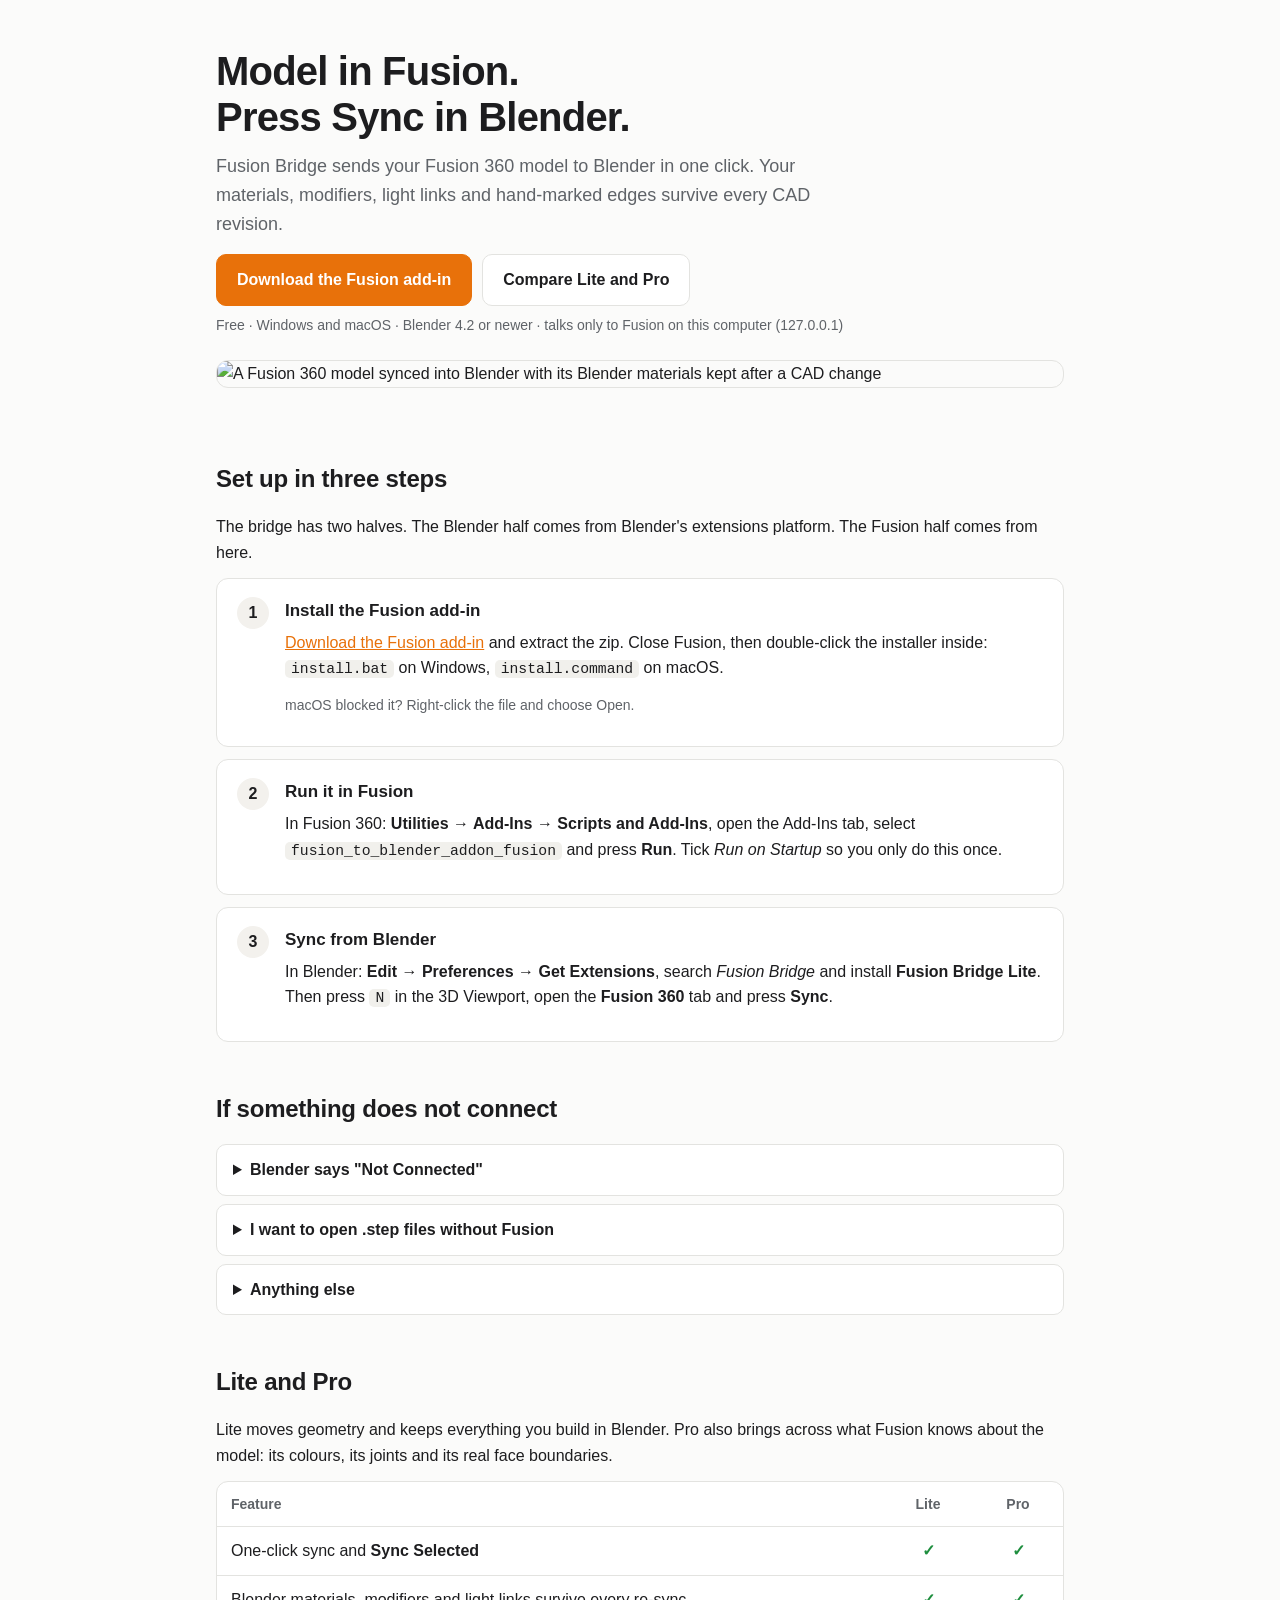
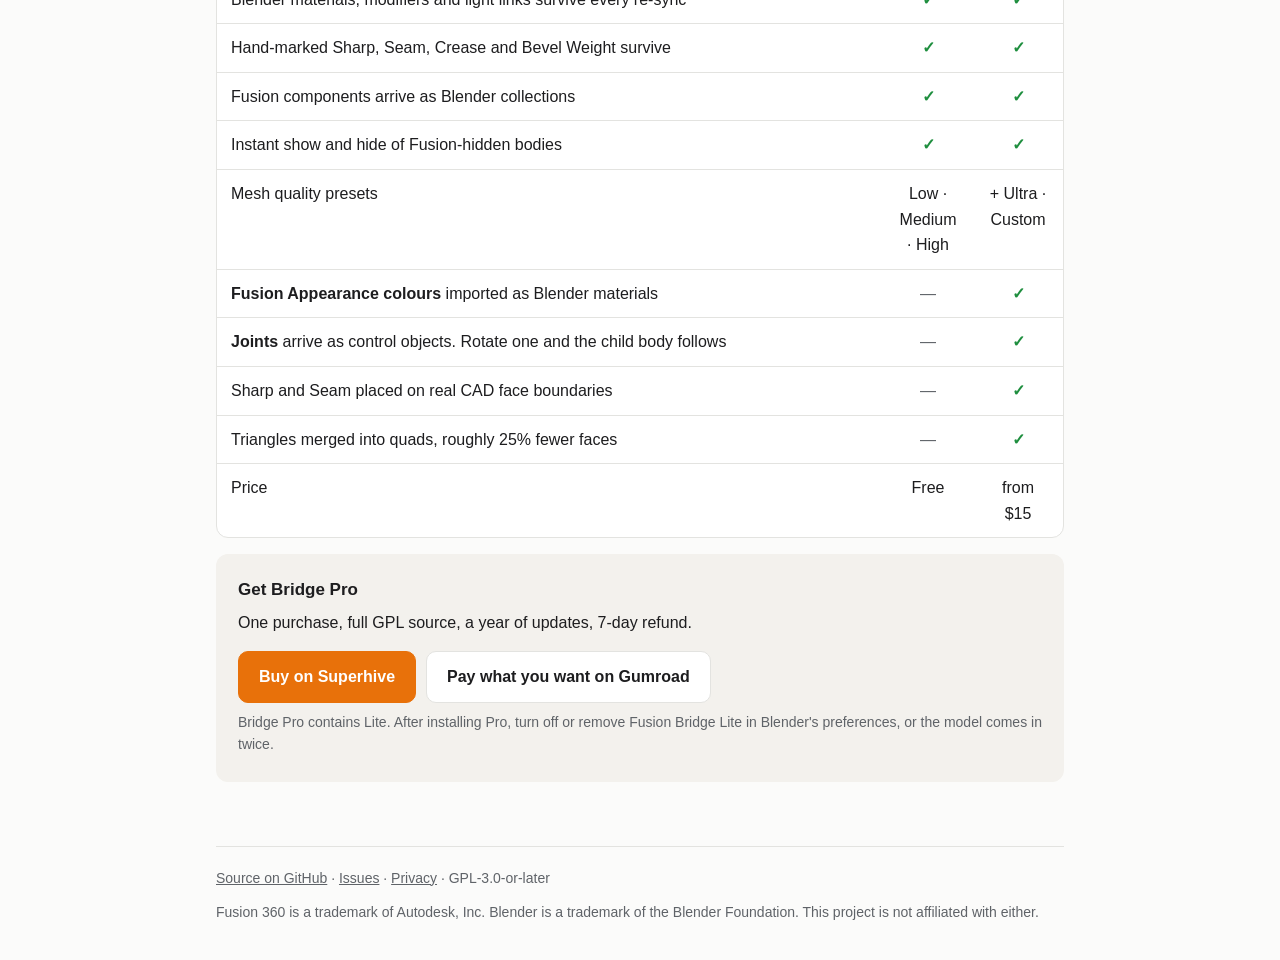
==== site/index.html @ 4ce0c7a6 "Prepare extensions.blender.org submission and paid-conversion funnel - Rename the free add-on to "Fu" ====
<!doctype html>
<html lang="en">
<head>
<meta charset="utf-8">
<meta name="viewport" content="width=device-width, initial-scale=1">
<title>Fusion Bridge — Setup Guide</title>
<meta name="description" content="One-click Fusion 360 to Blender sync. Your Blender materials, modifiers and edge marks survive every CAD revision. Setup guide and Fusion add-in download.">
<meta property="og:title" content="Fusion Bridge — Fusion 360 to Blender sync">
<meta property="og:description" content="Model in Fusion, press Sync in Blender. Everything you built in Blender stays put.">
<meta property="og:image" content="https://inspace9018.github.io/fusion-to-blender-bridge/demo.gif">
<style>
  :root {
    --bg: #fbfbfa; --fg: #1d1d1f; --muted: #5f6368; --line: #e3e3e0;
    --card: #ffffff; --accent: #e8710a; --accent-fg: #ffffff; --soft: #f3f1ed;
    --ok: #1e8e3e; --code: #f1f0ec;
  }
  @media (prefers-color-scheme: dark) {
    :root:not([data-theme="light"]) {
      --bg: #151516; --fg: #ececec; --muted: #a0a0a6; --line: #2d2d30;
      --card: #1d1d1f; --accent: #ff8a2a; --accent-fg: #151516; --soft: #232326;
      --ok: #5bc97a; --code: #26262a;
    }
  }
  :root[data-theme="dark"] {
    --bg: #151516; --fg: #ececec; --muted: #a0a0a6; --line: #2d2d30;
    --card: #1d1d1f; --accent: #ff8a2a; --accent-fg: #151516; --soft: #232326;
    --ok: #5bc97a; --code: #26262a;
  }
  * { box-sizing: border-box; }
  body {
    margin: 0; background: var(--bg); color: var(--fg);
    font: 16px/1.6 -apple-system, BlinkMacSystemFont, "Segoe UI", Roboto, "Apple SD Gothic Neo", "Noto Sans KR", sans-serif;
  }
  .wrap { max-width: 880px; margin: 0 auto; padding: 0 16px; }
  header { padding: 48px 0 24px; }
  h1 { font-size: clamp(28px, 5vw, 40px); line-height: 1.15; margin: 0 0 12px; letter-spacing: -0.02em; }
  h2 { font-size: 24px; margin: 48px 0 16px; letter-spacing: -0.01em; }
  h3 { font-size: 17px; margin: 0 0 6px; }
  p { margin: 0 0 12px; }
  .lede { font-size: 18px; color: var(--muted); max-width: 640px; }
  a { color: var(--accent); }
  .demo { width: 100%; border-radius: 12px; border: 1px solid var(--line); margin-top: 24px; display: block; }
  .btn {
    display: inline-block; padding: 12px 20px; border-radius: 10px; font-weight: 600;
    text-decoration: none; border: 1px solid var(--line); color: var(--fg); background: var(--card);
  }
  .btn.primary { background: var(--accent); color: var(--accent-fg); border-color: var(--accent); }
  .btns { display: flex; flex-wrap: wrap; gap: 10px; margin: 16px 0 8px; }
  .steps { list-style: none; padding: 0; margin: 0; display: grid; gap: 12px; }
  .step { background: var(--card); border: 1px solid var(--line); border-radius: 12px; padding: 18px 20px; display: grid; grid-template-columns: 36px 1fr; gap: 12px; }
  .num { width: 32px; height: 32px; border-radius: 50%; background: var(--soft); display: grid; place-items: center; font-weight: 700; }
  code { background: var(--code); padding: 1px 6px; border-radius: 5px; font-size: 0.92em; overflow-wrap: anywhere; }
  .note { font-size: 14px; color: var(--muted); }
  .tablewrap { overflow-x: auto; border: 1px solid var(--line); border-radius: 12px; background: var(--card); }
  table { width: 100%; border-collapse: collapse; min-width: 480px; }
  th, td { padding: 11px 14px; text-align: left; border-bottom: 1px solid var(--line); vertical-align: top; }
  th { font-size: 14px; color: var(--muted); font-weight: 600; }
  tr:last-child td { border-bottom: 0; }
  td.c, th.c { text-align: center; width: 90px; }
  .yes { color: var(--ok); font-weight: 700; }
  .no { color: var(--muted); }
  .pro { background: var(--soft); border-radius: 12px; padding: 22px 22px 14px; margin-top: 16px; }
  details { background: var(--card); border: 1px solid var(--line); border-radius: 10px; padding: 12px 16px; margin-bottom: 8px; }
  summary { cursor: pointer; font-weight: 600; }
  footer { margin: 64px 0 40px; padding-top: 20px; border-top: 1px solid var(--line); font-size: 14px; color: var(--muted); }
  footer a { color: var(--muted); }
</style>
</head>
<body>
<div class="wrap">

<header>
  <h1>Model in Fusion.<br>Press Sync in Blender.</h1>
  <p class="lede">Fusion Bridge sends your Fusion 360 model to Blender in one click. Your materials, modifiers, light links and hand-marked edges survive every CAD revision.</p>
  <div class="btns">
    <a class="btn primary" href="https://github.com/inspace9018/fusion-to-blender-bridge/releases/latest/download/fusion_to_blender_addon_fusion.zip">Download the Fusion add-in</a>
    <a class="btn" href="#pro">Compare Lite and Pro</a>
  </div>
  <p class="note">Free · Windows and macOS · Blender 4.2 or newer · talks only to Fusion on this computer (127.0.0.1)</p>
  <img class="demo" src="demo.gif" alt="A Fusion 360 model synced into Blender with its Blender materials kept after a CAD change" loading="lazy">
</header>

<main>

<h2 id="setup">Set up in three steps</h2>
<p>The bridge has two halves. The Blender half comes from Blender's extensions platform. The Fusion half comes from here.</p>
<ol class="steps">
  <li class="step">
    <div class="num">1</div>
    <div>
      <h3>Install the Fusion add-in</h3>
      <p><a href="https://github.com/inspace9018/fusion-to-blender-bridge/releases/latest/download/fusion_to_blender_addon_fusion.zip">Download the Fusion add-in</a> and extract the zip. Close Fusion, then double-click the installer inside: <code>install.bat</code> on Windows, <code>install.command</code> on macOS.</p>
      <p class="note">macOS blocked it? Right-click the file and choose Open.</p>
    </div>
  </li>
  <li class="step">
    <div class="num">2</div>
    <div>
      <h3>Run it in Fusion</h3>
      <p>In Fusion 360: <strong>Utilities → Add-Ins → Scripts and Add-Ins</strong>, open the Add-Ins tab, select <code>fusion_to_blender_addon_fusion</code> and press <strong>Run</strong>. Tick <em>Run on Startup</em> so you only do this once.</p>
    </div>
  </li>
  <li class="step">
    <div class="num">3</div>
    <div>
      <h3>Sync from Blender</h3>
      <p>In Blender: <strong>Edit → Preferences → Get Extensions</strong>, search <em>Fusion Bridge</em> and install <strong>Fusion Bridge Lite</strong>. Then press <code>N</code> in the 3D Viewport, open the <strong>Fusion 360</strong> tab and press <strong>Sync</strong>.</p>
    </div>
  </li>
</ol>

<h2>If something does not connect</h2>
<details>
  <summary>Blender says "Not Connected"</summary>
  <p>The Fusion add-in is not running. Open Scripts and Add-Ins in Fusion and press Run on <code>fusion_to_blender_addon_fusion</code>. Blender connects by itself within a few seconds.</p>
</details>
<details>
  <summary>I want to open .step files without Fusion</summary>
  <p>The extensions-platform build leaves out the STEP reader because its CAD engine is larger than the platform allows. The free full build includes it: download <a href="https://github.com/inspace9018/fusion-to-blender-bridge/releases/latest/download/fusion_to_blender_bridge_installer.zip">the unified installer</a>, which installs both halves at once.</p>
</details>
<details>
  <summary>Anything else</summary>
  <p><a href="https://github.com/inspace9018/fusion-to-blender-bridge/issues">Open an issue on GitHub.</a> It gets read.</p>
</details>

<h2 id="pro">Lite and Pro</h2>
<p>Lite moves geometry and keeps everything you build in Blender. Pro also brings across what Fusion knows about the model: its colours, its joints and its real face boundaries.</p>
<div class="tablewrap">
<table>
  <thead><tr><th>Feature</th><th class="c">Lite</th><th class="c">Pro</th></tr></thead>
  <tbody>
    <tr><td>One-click sync and <strong>Sync Selected</strong></td><td class="c yes">✓</td><td class="c yes">✓</td></tr>
    <tr><td>Blender materials, modifiers and light links survive every re-sync</td><td class="c yes">✓</td><td class="c yes">✓</td></tr>
    <tr><td>Hand-marked Sharp, Seam, Crease and Bevel Weight survive</td><td class="c yes">✓</td><td class="c yes">✓</td></tr>
    <tr><td>Fusion components arrive as Blender collections</td><td class="c yes">✓</td><td class="c yes">✓</td></tr>
    <tr><td>Instant show and hide of Fusion-hidden bodies</td><td class="c yes">✓</td><td class="c yes">✓</td></tr>
    <tr><td>Mesh quality presets</td><td class="c">Low · Medium · High</td><td class="c">+ Ultra · Custom</td></tr>
    <tr><td><strong>Fusion Appearance colours</strong> imported as Blender materials</td><td class="c no">—</td><td class="c yes">✓</td></tr>
    <tr><td><strong>Joints</strong> arrive as control objects. Rotate one and the child body follows</td><td class="c no">—</td><td class="c yes">✓</td></tr>
    <tr><td>Sharp and Seam placed on real CAD face boundaries</td><td class="c no">—</td><td class="c yes">✓</td></tr>
    <tr><td>Triangles merged into quads, roughly 25% fewer faces</td><td class="c no">—</td><td class="c yes">✓</td></tr>
    <tr><td>Price</td><td class="c">Free</td><td class="c">from $15</td></tr>
  </tbody>
</table>
</div>

<!-- TODO: add two short Pro demo GIFs here: (1) Fusion appearances arriving as materials, (2) a joint rotated in Blender with its child body following. -->

<div class="pro">
  <h3>Get Bridge Pro</h3>
  <p>One purchase, full GPL source, a year of updates, 7-day refund.</p>
  <div class="btns">
    <a class="btn primary" href="https://superhivemarket.com/products/fusion-to-blender-bridge">Buy on Superhive</a>
    <a class="btn" href="https://nexuslabmain.gumroad.com/l/fusion-to-blender-bridge">Pay what you want on Gumroad</a>
  </div>
  <p class="note">Bridge Pro contains Lite. After installing Pro, turn off or remove Fusion Bridge Lite in Blender's preferences, or the model comes in twice.</p>
</div>

</main>

<footer>
  <p><a href="https://github.com/inspace9018/fusion-to-blender-bridge">Source on GitHub</a> · <a href="https://github.com/inspace9018/fusion-to-blender-bridge/issues">Issues</a> · <a href="https://github.com/inspace9018/fusion-to-blender-bridge/blob/main/PRIVACY.md">Privacy</a> · GPL-3.0-or-later</p>
  <p>Fusion 360 is a trademark of Autodesk, Inc. Blender is a trademark of the Blender Foundation. This project is not affiliated with either.</p>
</footer>

</div>
</body>
</html>
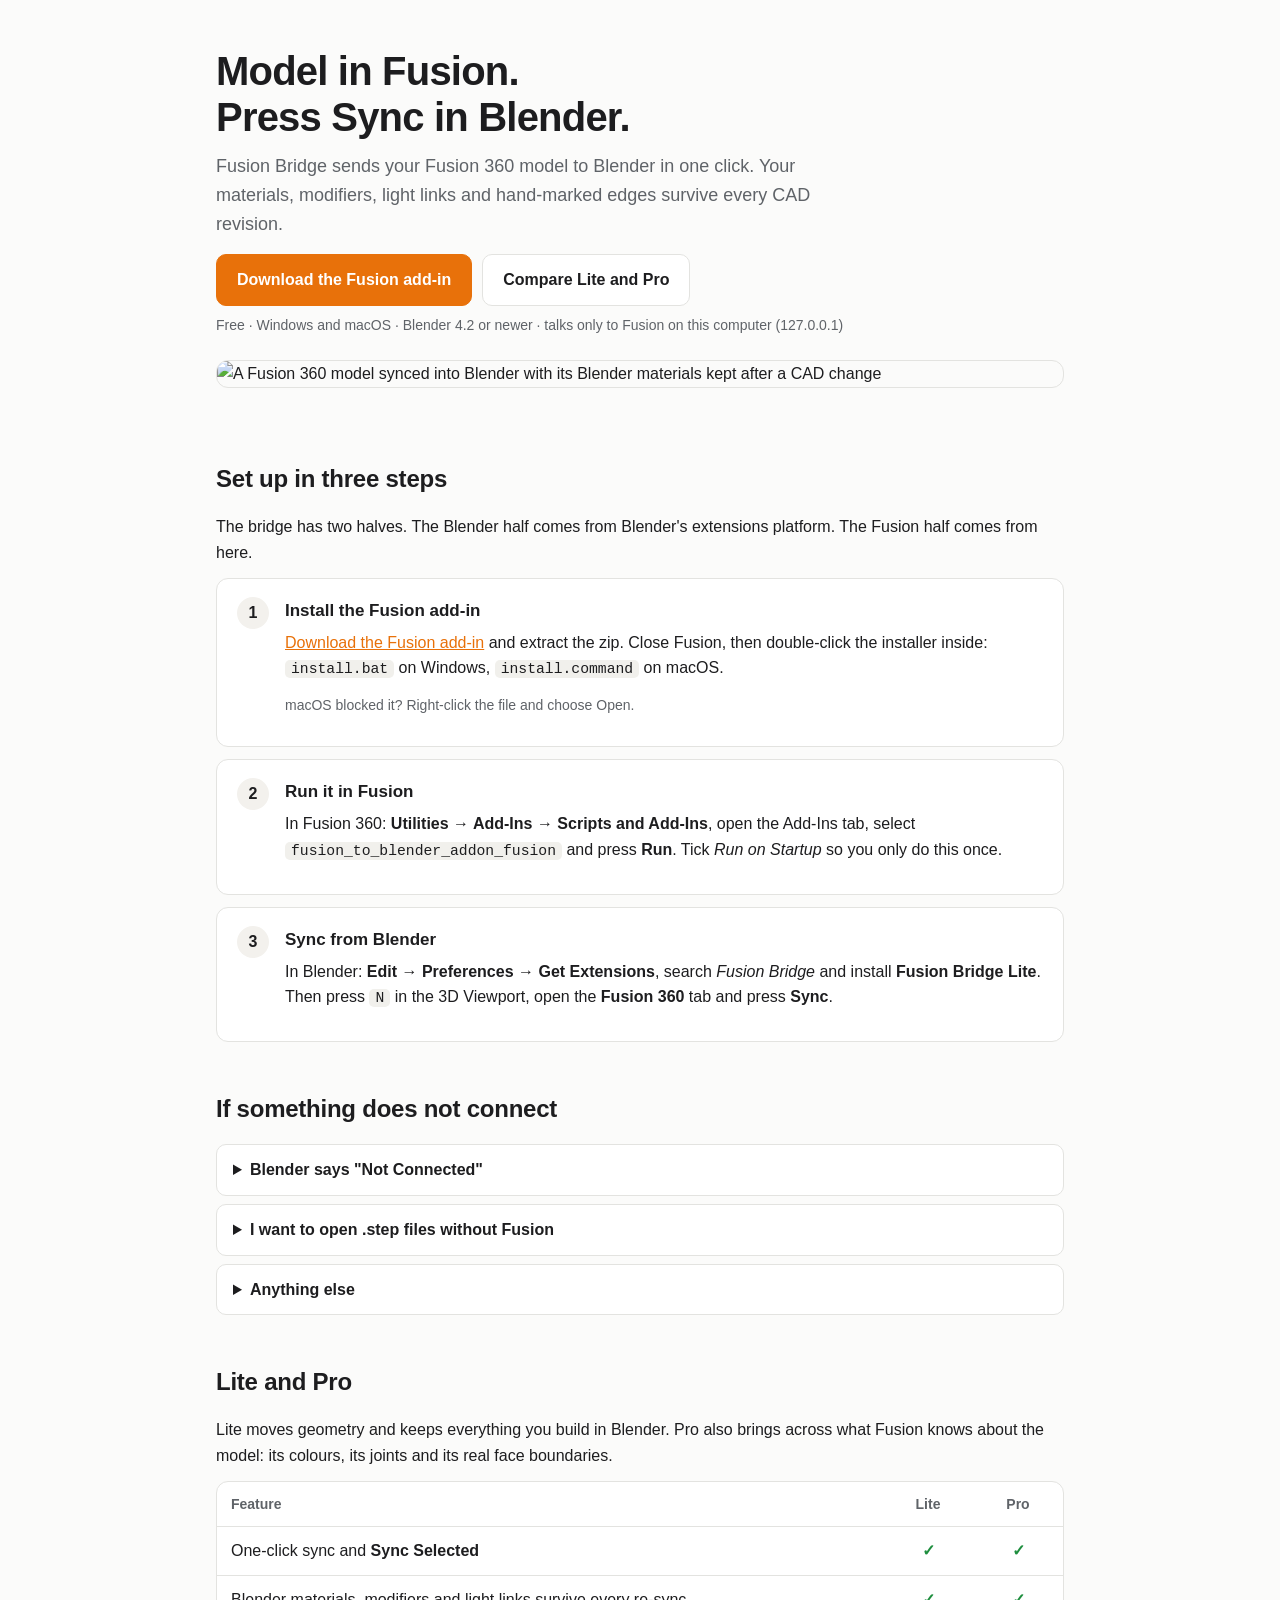
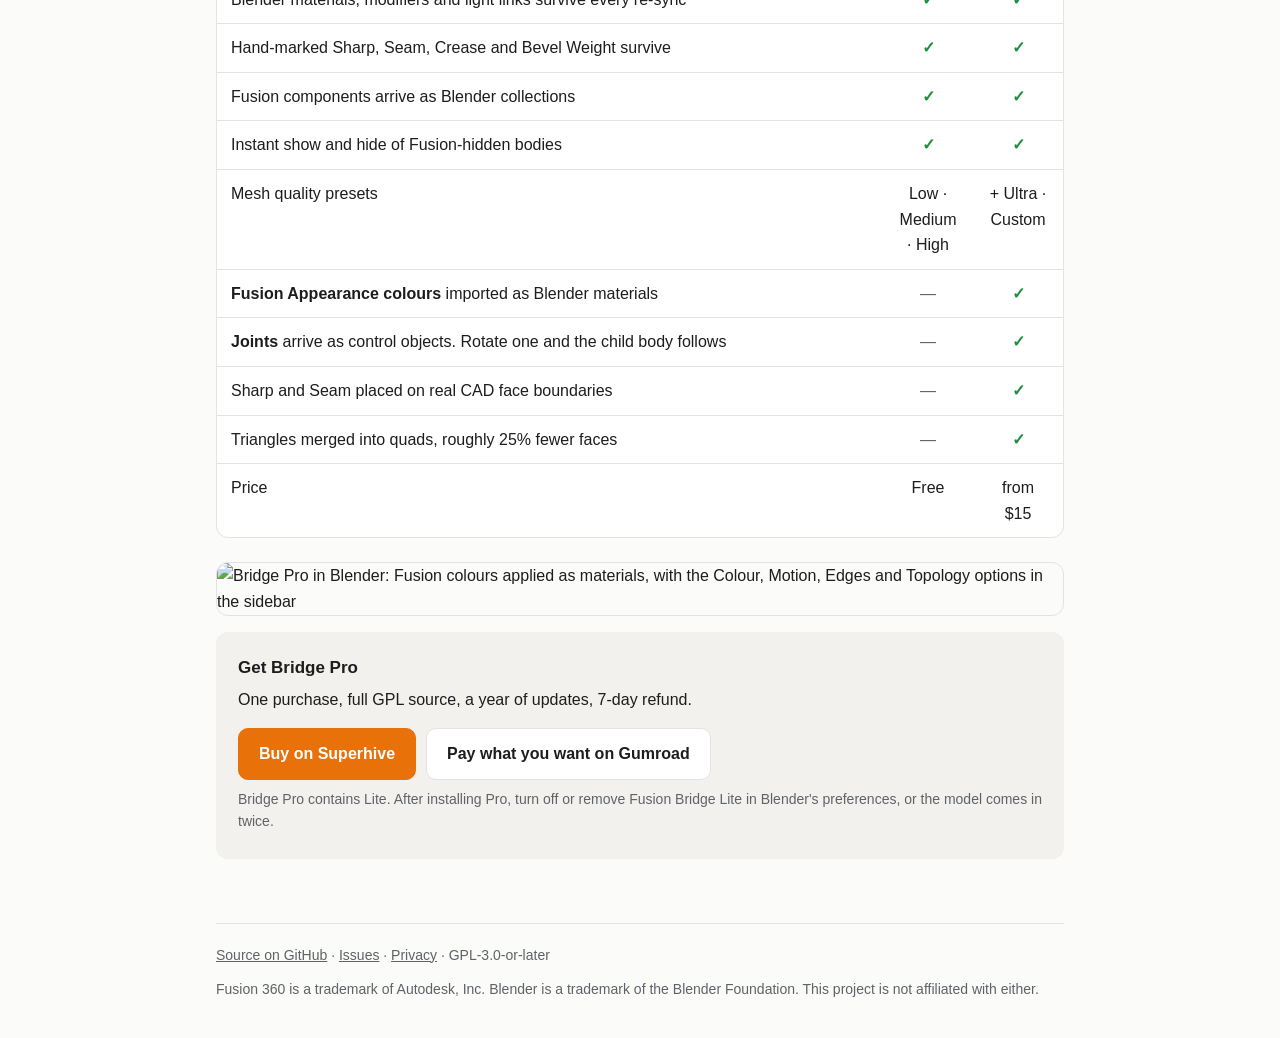
==== commit f35641dc: "Show the Bridge Pro demo in the setup guide's Pro section Use the existing root demo.gif (Pro sideba" ====
--- a/site/index.html
+++ b/site/index.html
@@ -39,7 +39,7 @@
   p { margin: 0 0 12px; }
   .lede { font-size: 18px; color: var(--muted); max-width: 640px; }
   a { color: var(--accent); }
-  .demo { width: 100%; border-radius: 12px; border: 1px solid var(--line); margin-top: 24px; display: block; }
+  .demo { max-width: 100%; height: auto; border-radius: 12px; border: 1px solid var(--line); margin: 24px auto 0; display: block; }
   .btn {
     display: inline-block; padding: 12px 20px; border-radius: 10px; font-weight: 600;
     text-decoration: none; border: 1px solid var(--line); color: var(--fg); background: var(--card);
@@ -144,7 +144,7 @@
 </table>
 </div>
 
-<!-- TODO: add two short Pro demo GIFs here: (1) Fusion appearances arriving as materials, (2) a joint rotated in Blender with its child body following. -->
+<img class="demo" src="pro-demo.gif" alt="Bridge Pro in Blender: Fusion colours applied as materials, with the Colour, Motion, Edges and Topology options in the sidebar" loading="lazy">
 
 <div class="pro">
   <h3>Get Bridge Pro</h3>
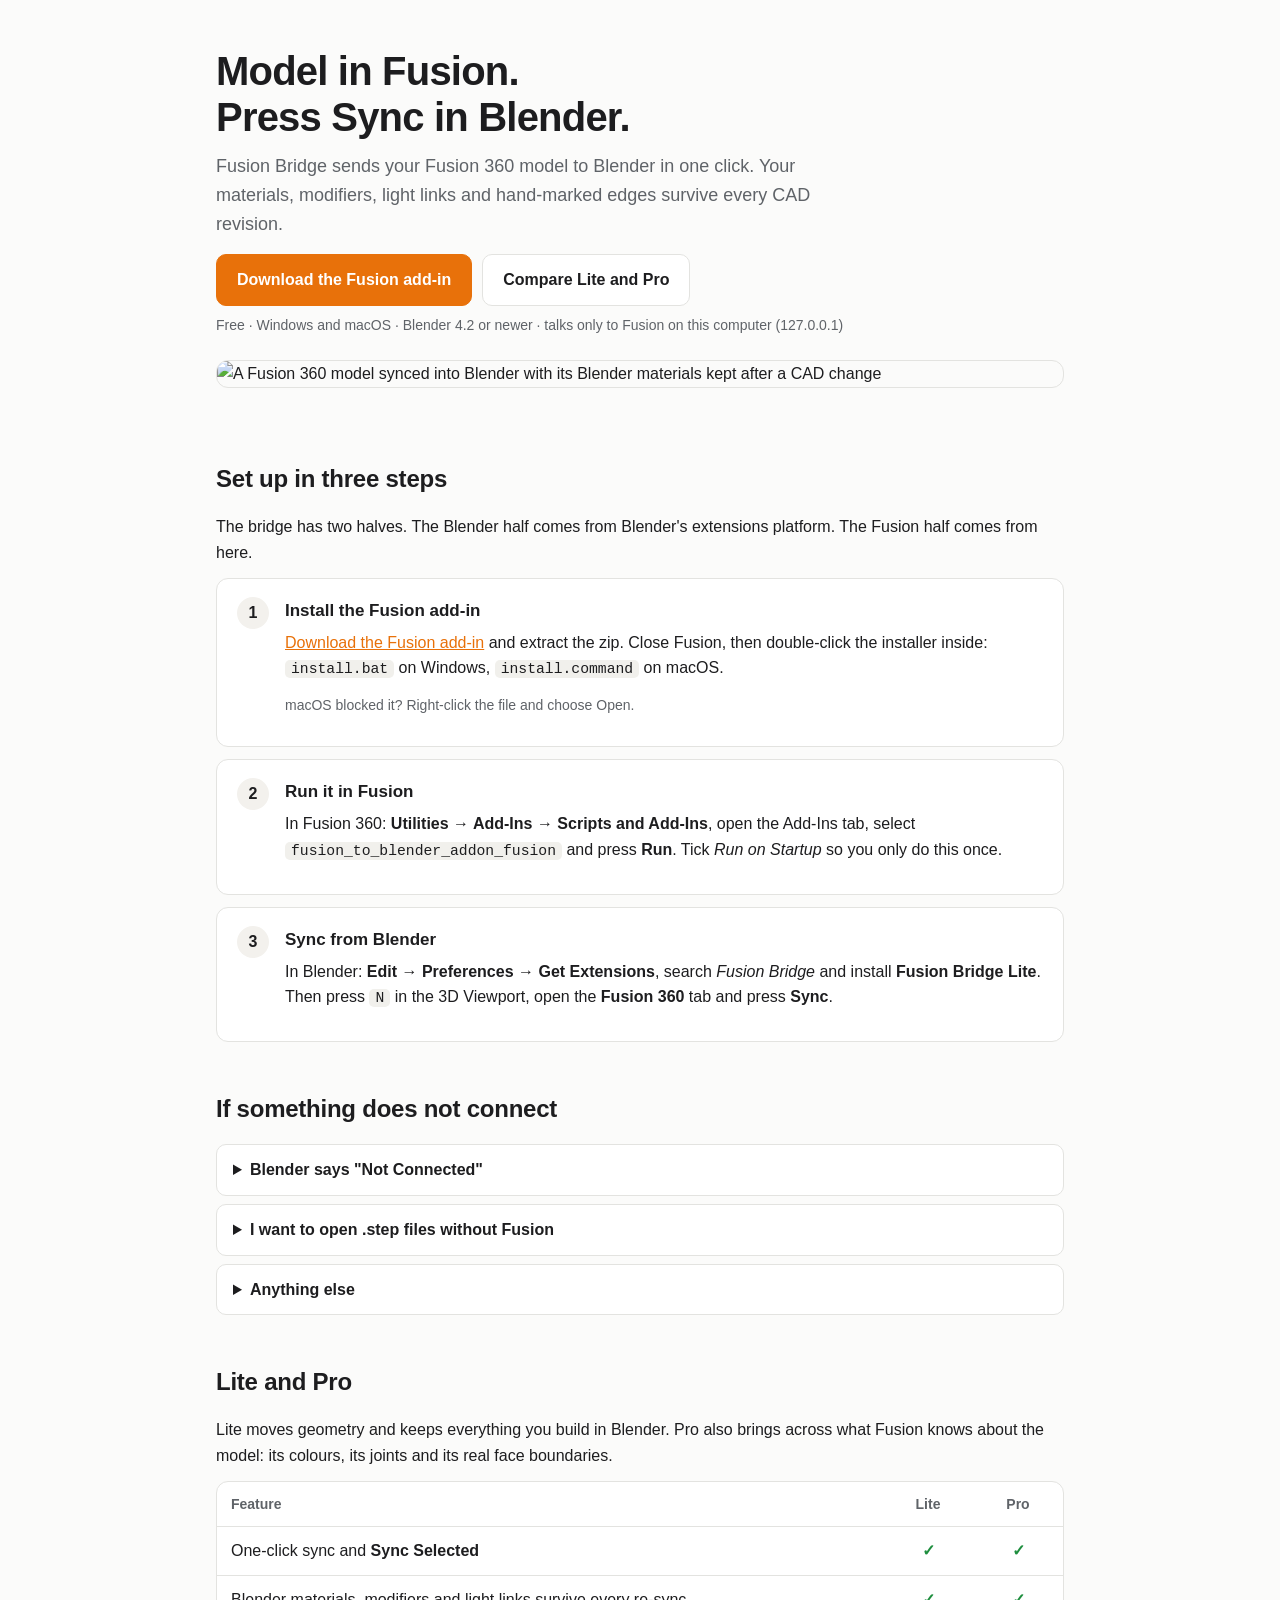
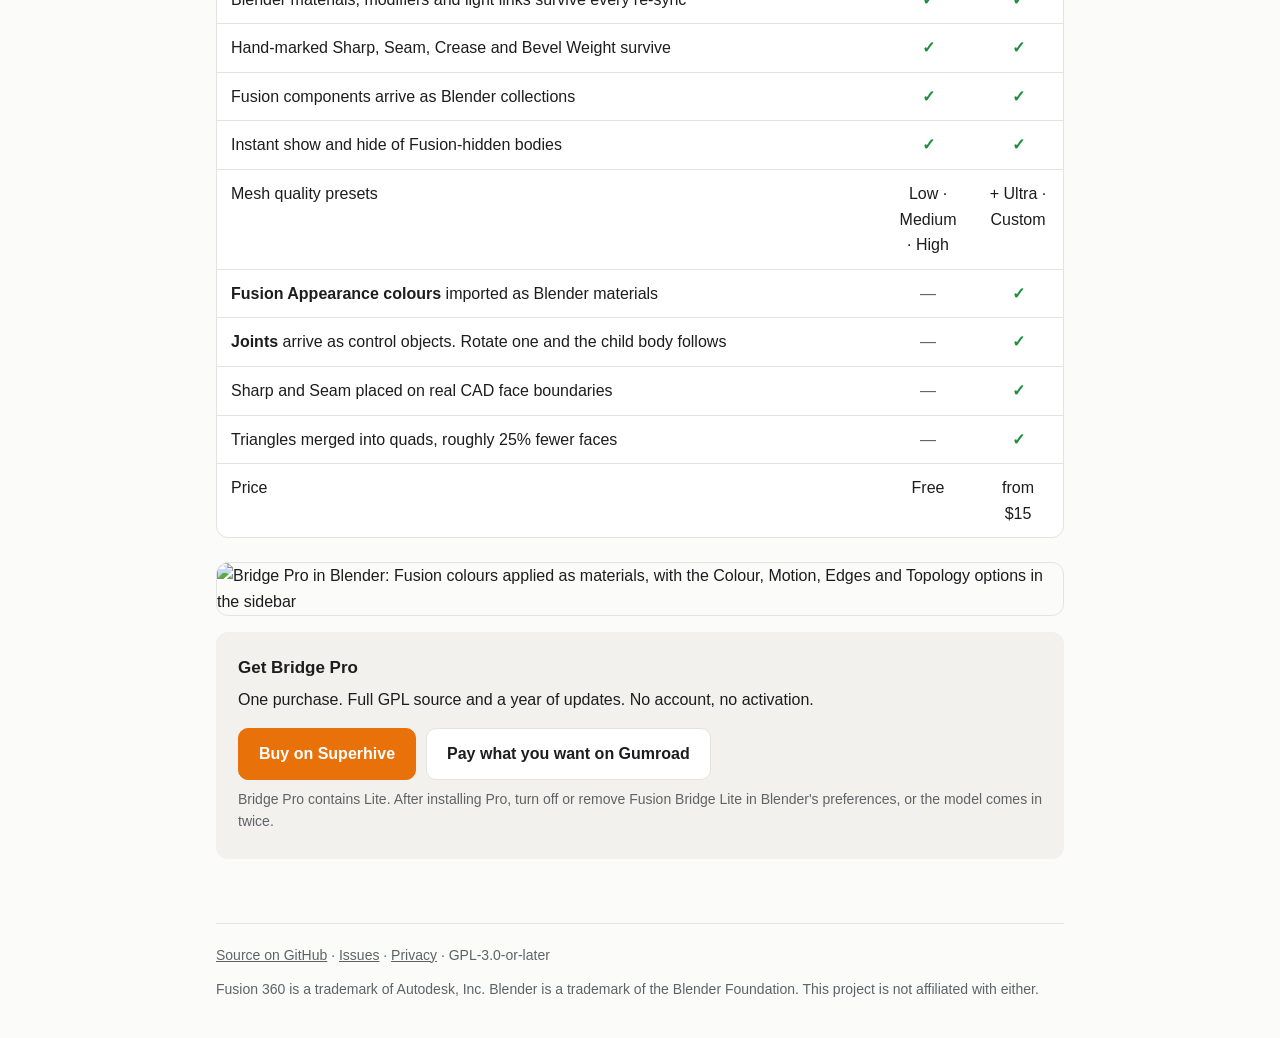
==== commit 69eb89ce: "Setup guide: drop the refund claim, which only Superhive states Co-Authored-By: Claude Opus 5.5 <nor" ====
--- a/site/index.html
+++ b/site/index.html
@@ -148,7 +148,7 @@
 
 <div class="pro">
   <h3>Get Bridge Pro</h3>
-  <p>One purchase, full GPL source, a year of updates, 7-day refund.</p>
+  <p>One purchase. Full GPL source and a year of updates. No account, no activation.</p>
   <div class="btns">
     <a class="btn primary" href="https://superhivemarket.com/products/fusion-to-blender-bridge">Buy on Superhive</a>
     <a class="btn" href="https://nexuslabmain.gumroad.com/l/fusion-to-blender-bridge">Pay what you want on Gumroad</a>
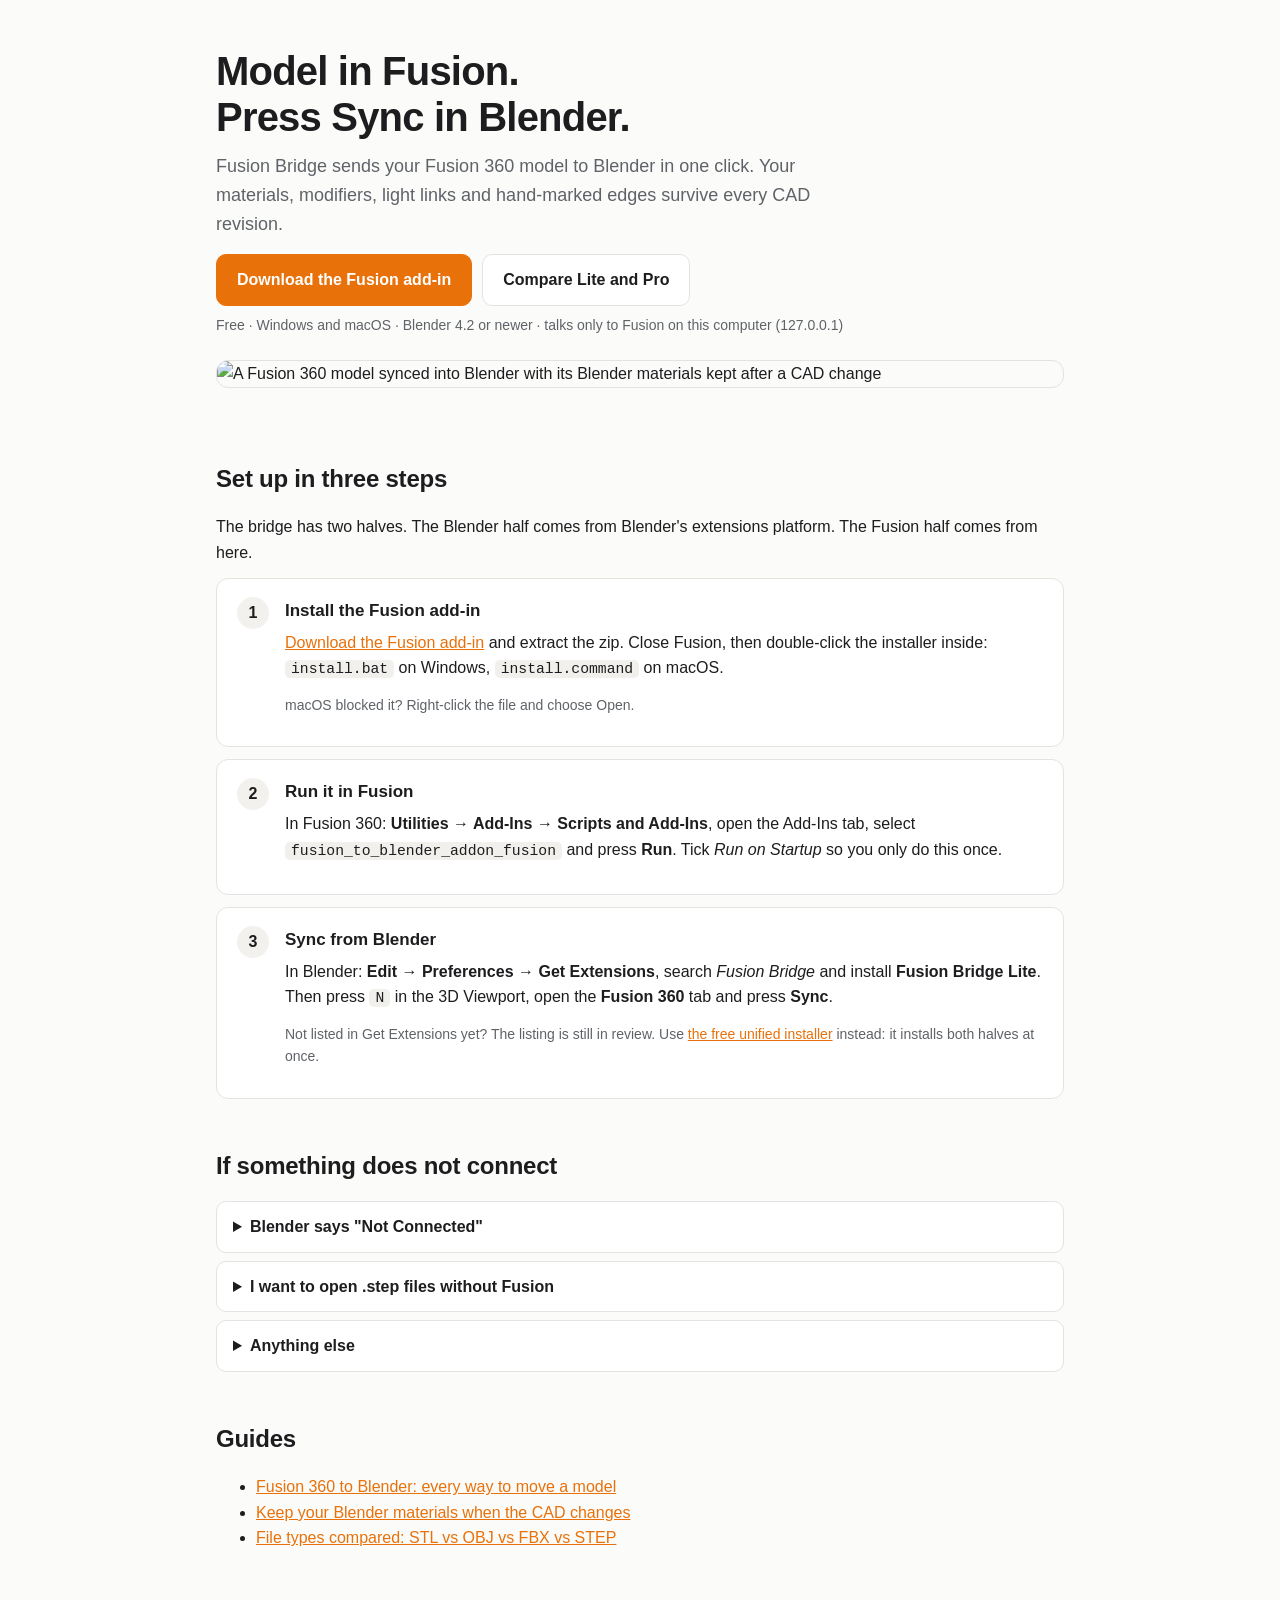
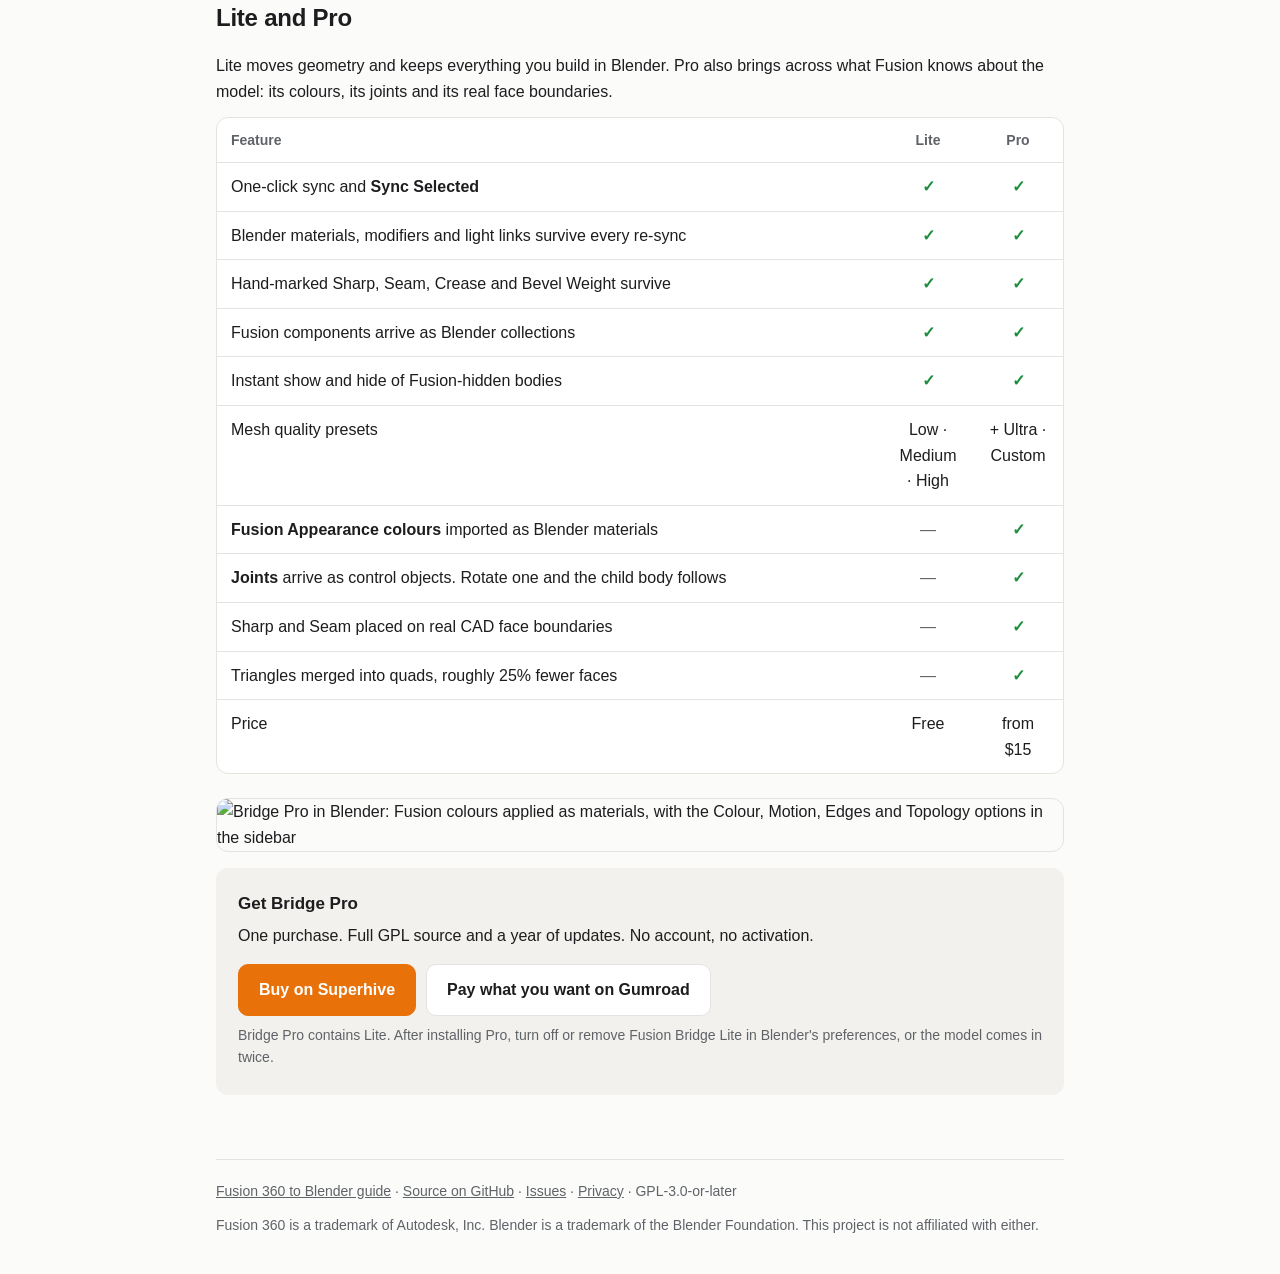
==== commit 1edc60ab: "Add Fusion 360 to Blender guides and point the README at the setup page Three search-intent guides (" ====
--- a/site/index.html
+++ b/site/index.html
@@ -7,6 +7,7 @@
 <meta name="description" content="One-click Fusion 360 to Blender sync. Your Blender materials, modifiers and edge marks survive every CAD revision. Setup guide and Fusion add-in download.">
 <meta property="og:title" content="Fusion Bridge — Fusion 360 to Blender sync">
 <meta property="og:description" content="Model in Fusion, press Sync in Blender. Everything you built in Blender stays put.">
+<link rel="canonical" href="https://inspace9018.github.io/fusion-to-blender-bridge/">
 <meta property="og:image" content="https://inspace9018.github.io/fusion-to-blender-bridge/demo.gif">
 <style>
   :root {
@@ -105,6 +106,7 @@
     <div>
       <h3>Sync from Blender</h3>
       <p>In Blender: <strong>Edit → Preferences → Get Extensions</strong>, search <em>Fusion Bridge</em> and install <strong>Fusion Bridge Lite</strong>. Then press <code>N</code> in the 3D Viewport, open the <strong>Fusion 360</strong> tab and press <strong>Sync</strong>.</p>
+      <p class="note">Not listed in Get Extensions yet? The listing is still in review. Use <a href="https://github.com/inspace9018/fusion-to-blender-bridge/releases/latest/download/fusion_to_blender_bridge_installer.zip">the free unified installer</a> instead: it installs both halves at once.</p>
     </div>
   </li>
 </ol>
@@ -122,6 +124,13 @@
   <summary>Anything else</summary>
   <p><a href="https://github.com/inspace9018/fusion-to-blender-bridge/issues">Open an issue on GitHub.</a> It gets read.</p>
 </details>
+
+<h2 id="guides">Guides</h2>
+<ul>
+  <li><a href="guides/fusion-360-to-blender.html">Fusion 360 to Blender: every way to move a model</a></li>
+  <li><a href="guides/fusion-360-to-blender-workflow.html">Keep your Blender materials when the CAD changes</a></li>
+  <li><a href="guides/fusion-360-to-blender-file-types.html">File types compared: STL vs OBJ vs FBX vs STEP</a></li>
+</ul>
 
 <h2 id="pro">Lite and Pro</h2>
 <p>Lite moves geometry and keeps everything you build in Blender. Pro also brings across what Fusion knows about the model: its colours, its joints and its real face boundaries.</p>
@@ -159,7 +168,7 @@
 </main>
 
 <footer>
-  <p><a href="https://github.com/inspace9018/fusion-to-blender-bridge">Source on GitHub</a> · <a href="https://github.com/inspace9018/fusion-to-blender-bridge/issues">Issues</a> · <a href="https://github.com/inspace9018/fusion-to-blender-bridge/blob/main/PRIVACY.md">Privacy</a> · GPL-3.0-or-later</p>
+  <p><a href="guides/fusion-360-to-blender.html">Fusion 360 to Blender guide</a> · <a href="https://github.com/inspace9018/fusion-to-blender-bridge">Source on GitHub</a> · <a href="https://github.com/inspace9018/fusion-to-blender-bridge/issues">Issues</a> · <a href="https://github.com/inspace9018/fusion-to-blender-bridge/blob/main/PRIVACY.md">Privacy</a> · GPL-3.0-or-later</p>
   <p>Fusion 360 is a trademark of Autodesk, Inc. Blender is a trademark of the Blender Foundation. This project is not affiliated with either.</p>
 </footer>
 
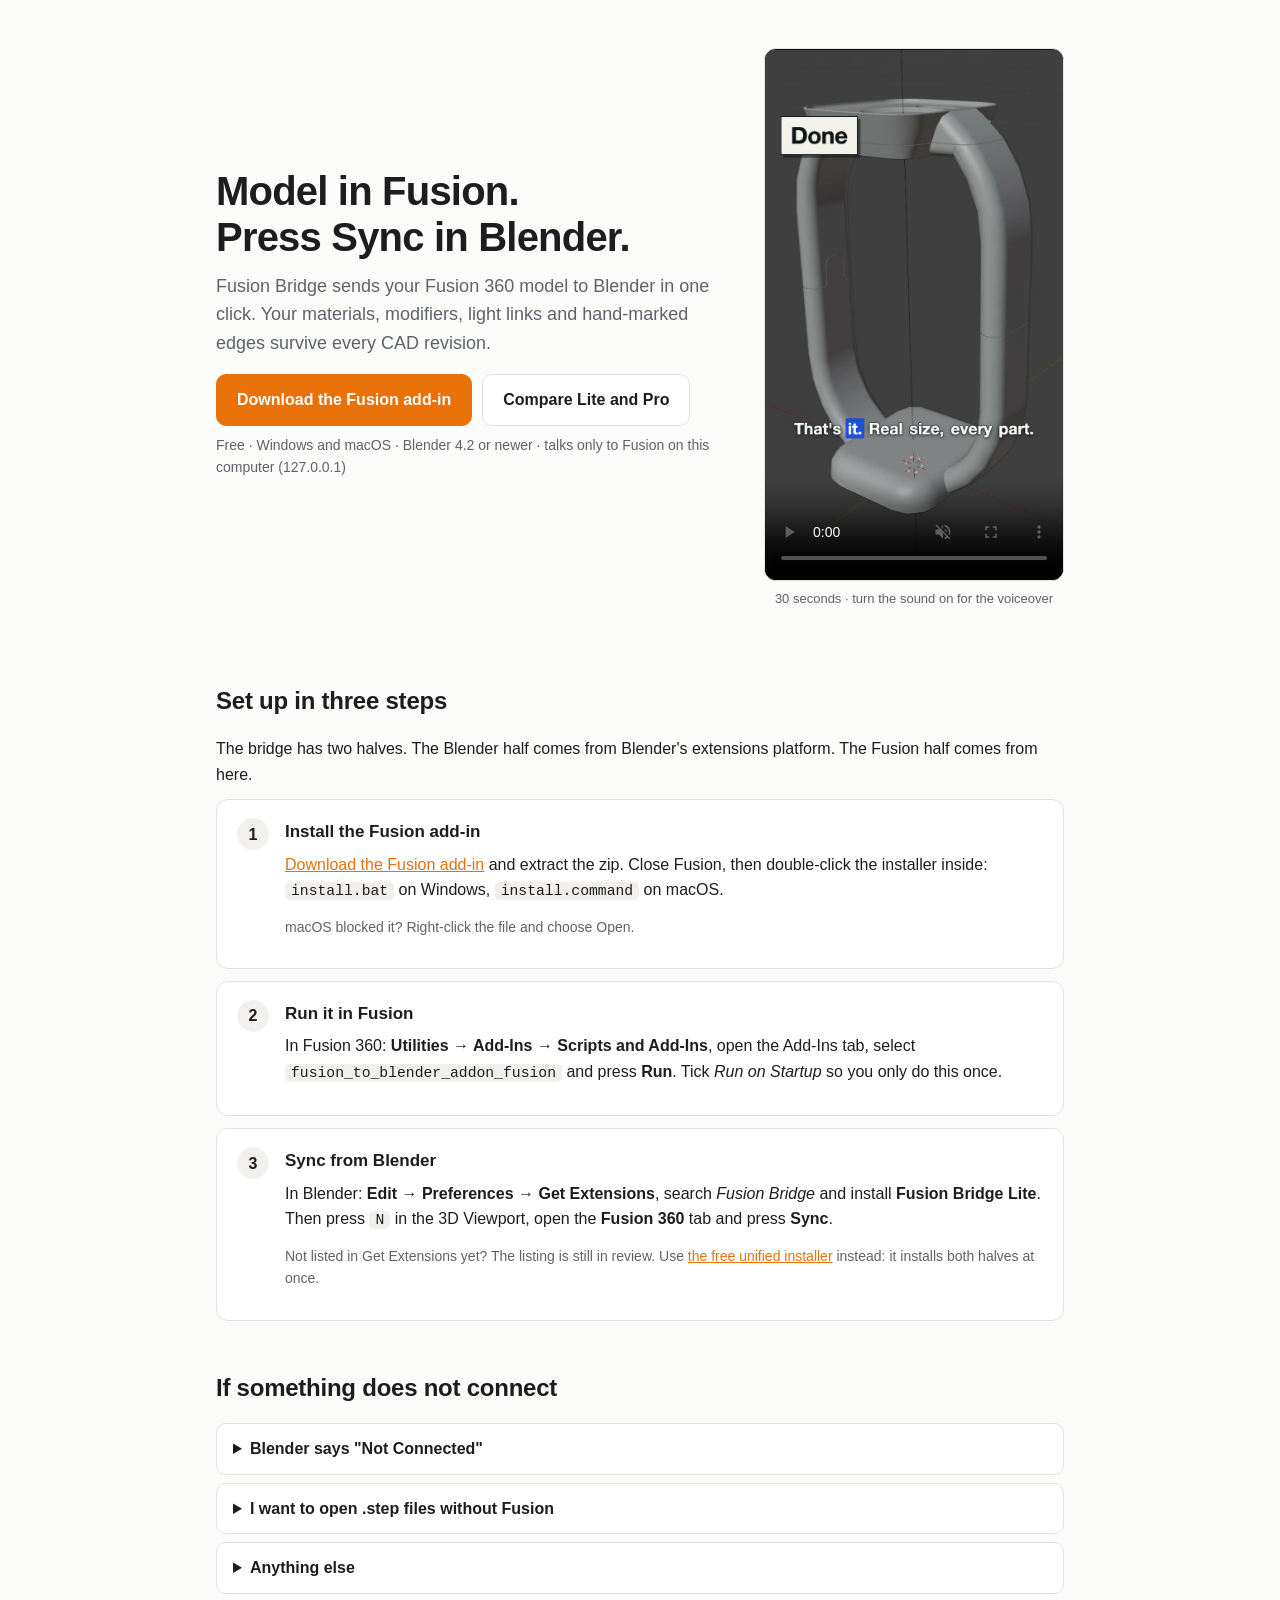
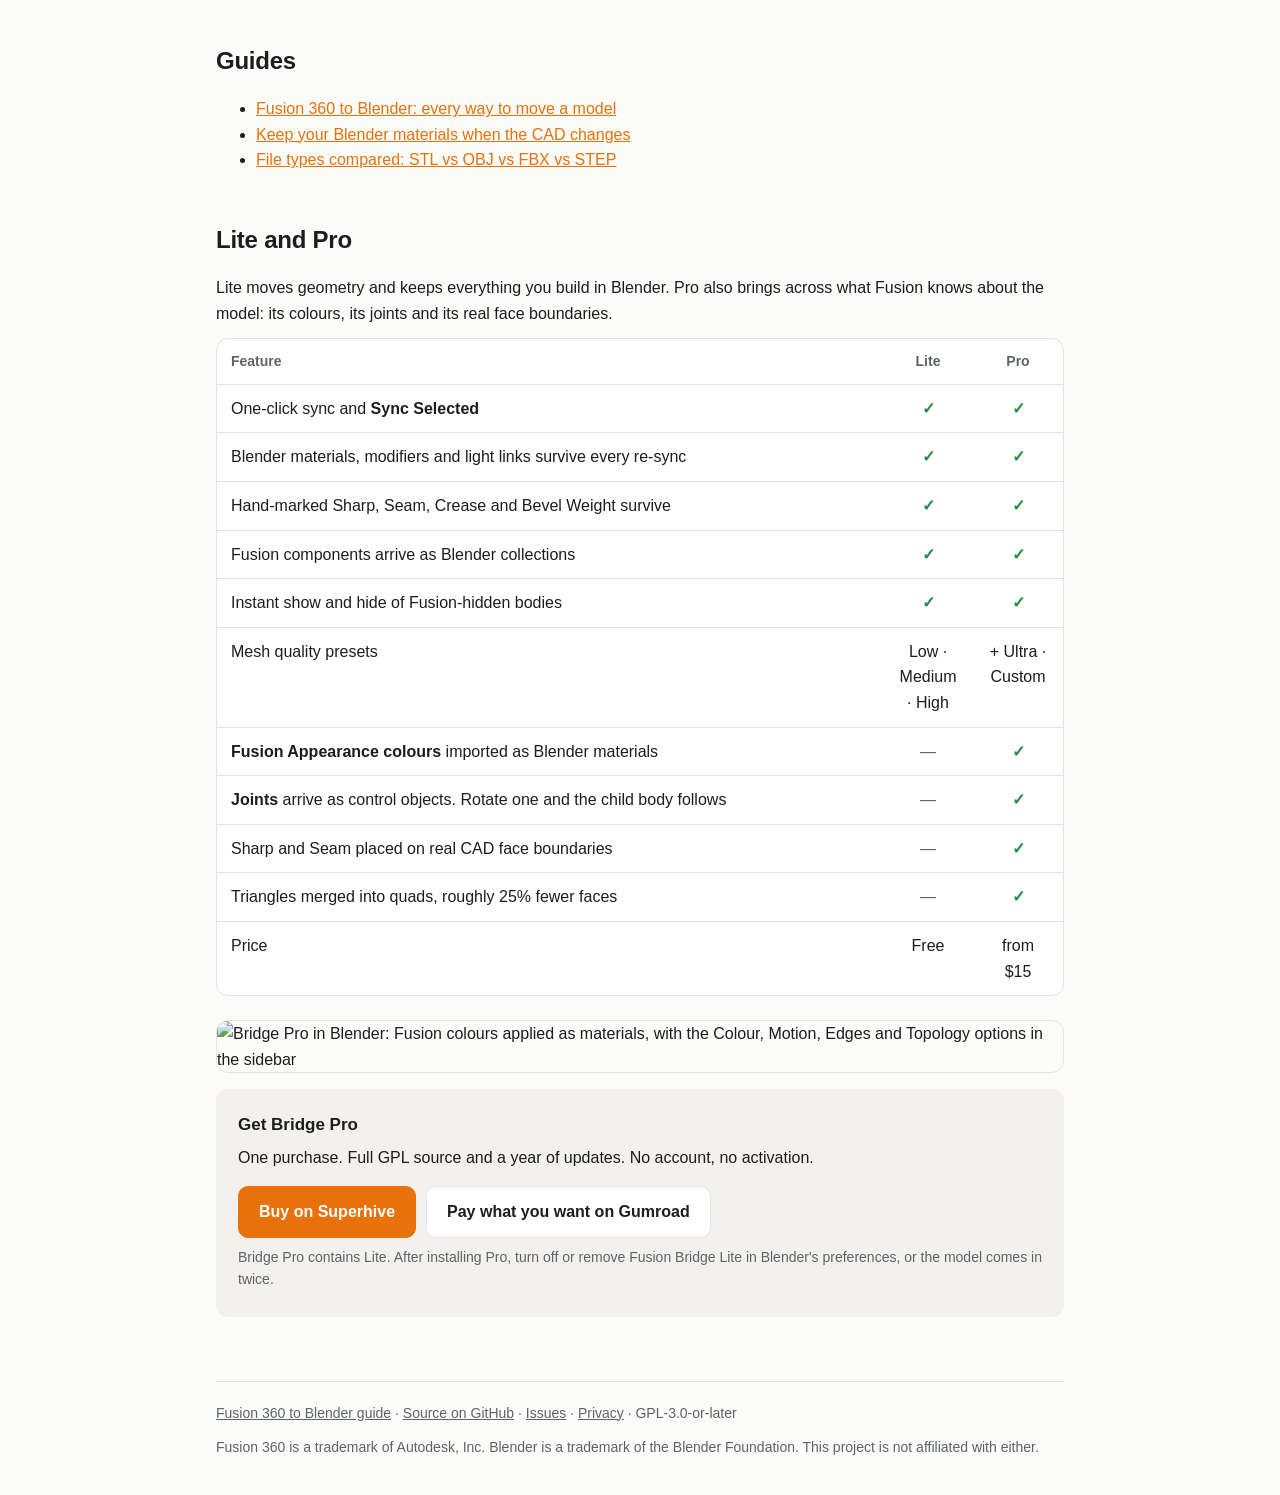
==== commit 8b52eacd: "Show the 30-second demo video on the setup page, the main guide and the README The setup page hero a" ====
--- a/site/index.html
+++ b/site/index.html
@@ -9,6 +9,13 @@
 <meta property="og:description" content="Model in Fusion, press Sync in Blender. Everything you built in Blender stays put.">
 <link rel="canonical" href="https://inspace9018.github.io/fusion-to-blender-bridge/">
 <meta property="og:image" content="https://inspace9018.github.io/fusion-to-blender-bridge/demo.gif">
+<script type="application/ld+json">
+{"@context":"https://schema.org","@type":"VideoObject","name":"Fusion 360 to Blender without exporting",
+ "description":"Fusion Bridge in 30 seconds: turn on the server in Fusion, press Sync in Blender, change the CAD and sync again. Materials, seams and modifiers stay.",
+ "thumbnailUrl":"https://inspace9018.github.io/fusion-to-blender-bridge/media/fusion-bridge-demo.jpg",
+ "contentUrl":"https://inspace9018.github.io/fusion-to-blender-bridge/media/fusion-bridge-demo.mp4",
+ "uploadDate":"2026-10-02","duration":"PT30S"}
+</script>
 <style>
   :root {
     --bg: #fbfbfa; --fg: #1d1d1f; --muted: #5f6368; --line: #e3e3e0;
@@ -40,6 +47,11 @@
   p { margin: 0 0 12px; }
   .lede { font-size: 18px; color: var(--muted); max-width: 640px; }
   a { color: var(--accent); }
+  .hero { display: grid; gap: 28px; align-items: center; }
+  @media (min-width: 760px) { .hero { grid-template-columns: minmax(0, 1fr) 300px; } }
+  .hero-video { margin: 0; }
+  .hero-video video { display: block; width: 100%; max-width: 300px; aspect-ratio: 9 / 16; margin: 0 auto; border-radius: 12px; border: 1px solid var(--line); background: #101418; }
+  .hero-video figcaption { font-size: 13px; color: var(--muted); text-align: center; margin-top: 8px; }
   .demo { max-width: 100%; height: auto; border-radius: 12px; border: 1px solid var(--line); margin: 24px auto 0; display: block; }
   .btn {
     display: inline-block; padding: 12px 20px; border-radius: 10px; font-weight: 600;
@@ -70,7 +82,8 @@
 <body>
 <div class="wrap">
 
-<header>
+<header class="hero">
+<div>
   <h1>Model in Fusion.<br>Press Sync in Blender.</h1>
   <p class="lede">Fusion Bridge sends your Fusion 360 model to Blender in one click. Your materials, modifiers, light links and hand-marked edges survive every CAD revision.</p>
   <div class="btns">
@@ -78,7 +91,12 @@
     <a class="btn" href="#pro">Compare Lite and Pro</a>
   </div>
   <p class="note">Free · Windows and macOS · Blender 4.2 or newer · talks only to Fusion on this computer (127.0.0.1)</p>
-  <img class="demo" src="demo.gif" alt="A Fusion 360 model synced into Blender with its Blender materials kept after a CAD change" loading="lazy">
+</div>
+<figure class="hero-video">
+  <video src="media/fusion-bridge-demo.mp4" poster="media/fusion-bridge-demo.jpg" autoplay muted loop playsinline controls preload="metadata" width="300" height="533"
+         aria-label="30-second demo: Fusion server on, Sync in Blender, the model appears at real size; after a CAD change the materials and seams stay"></video>
+  <figcaption>30 seconds · turn the sound on for the voiceover</figcaption>
+</figure>
 </header>
 
 <main>
